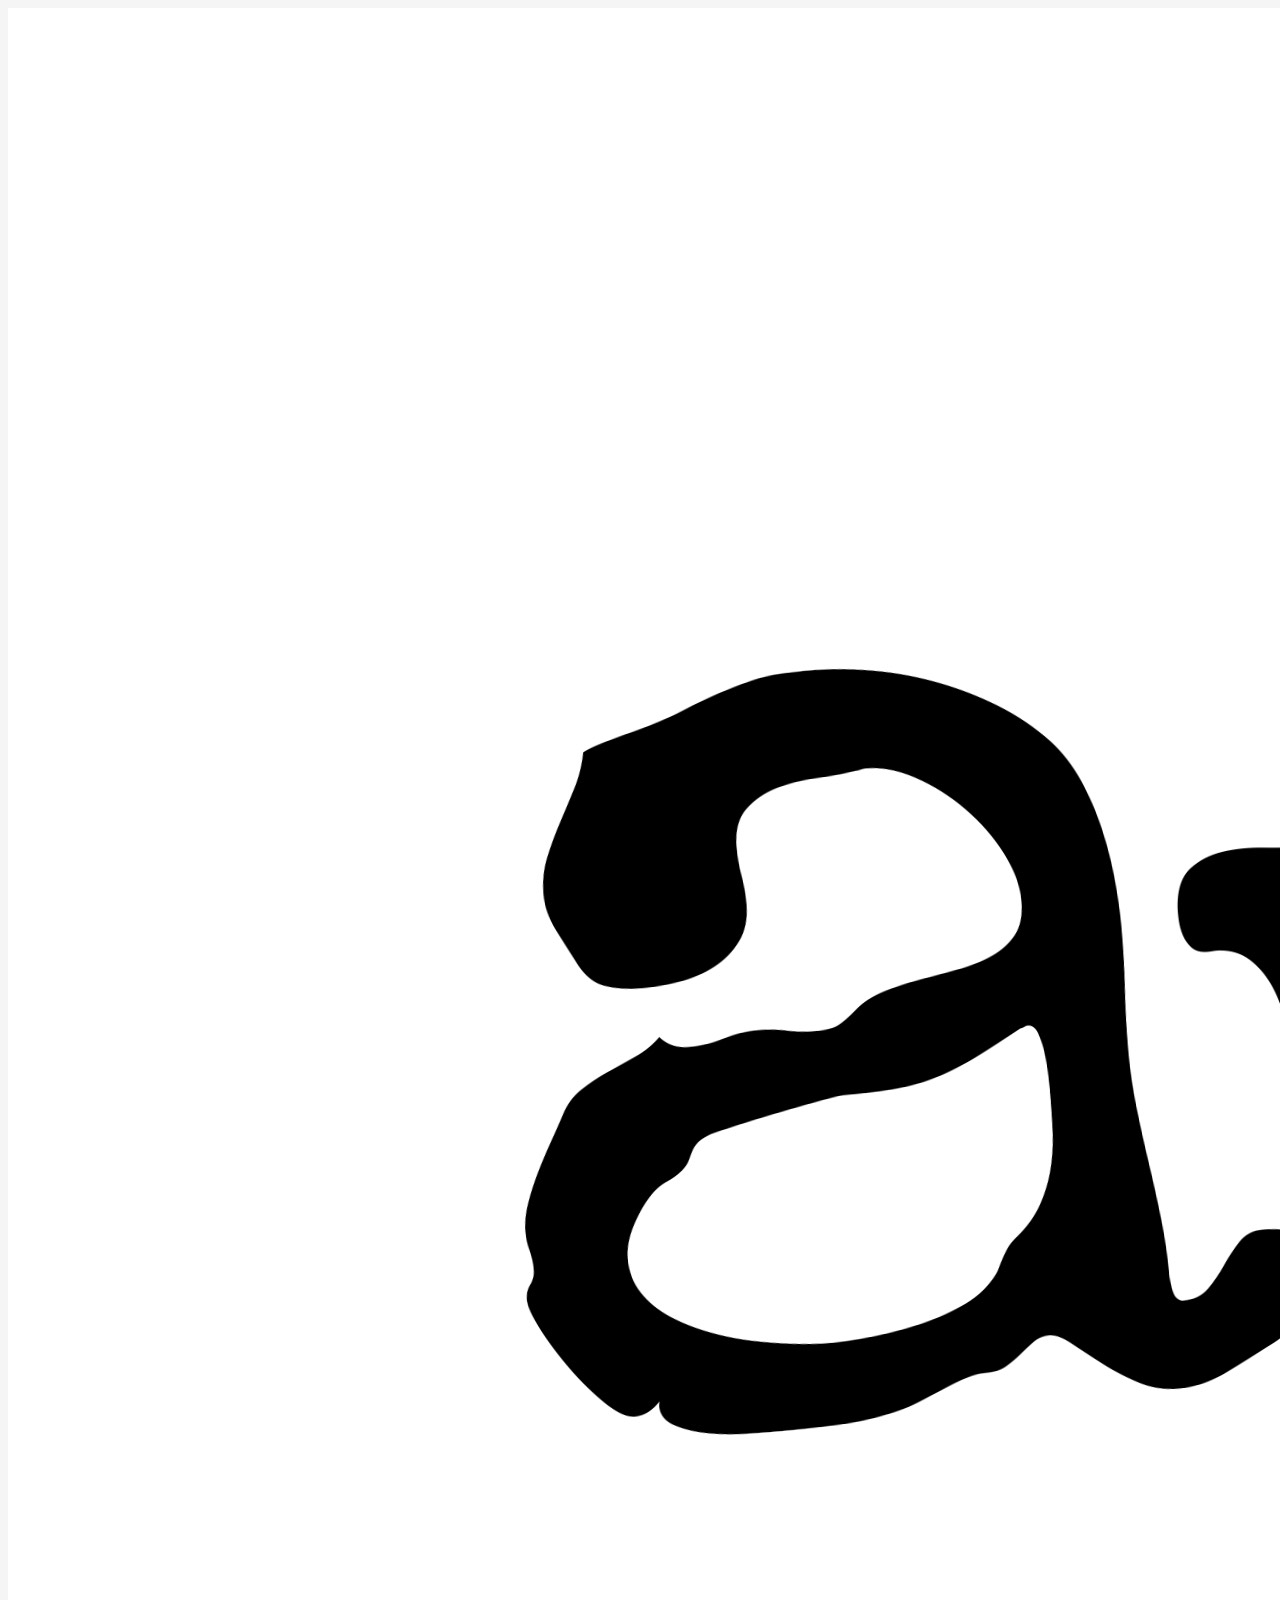
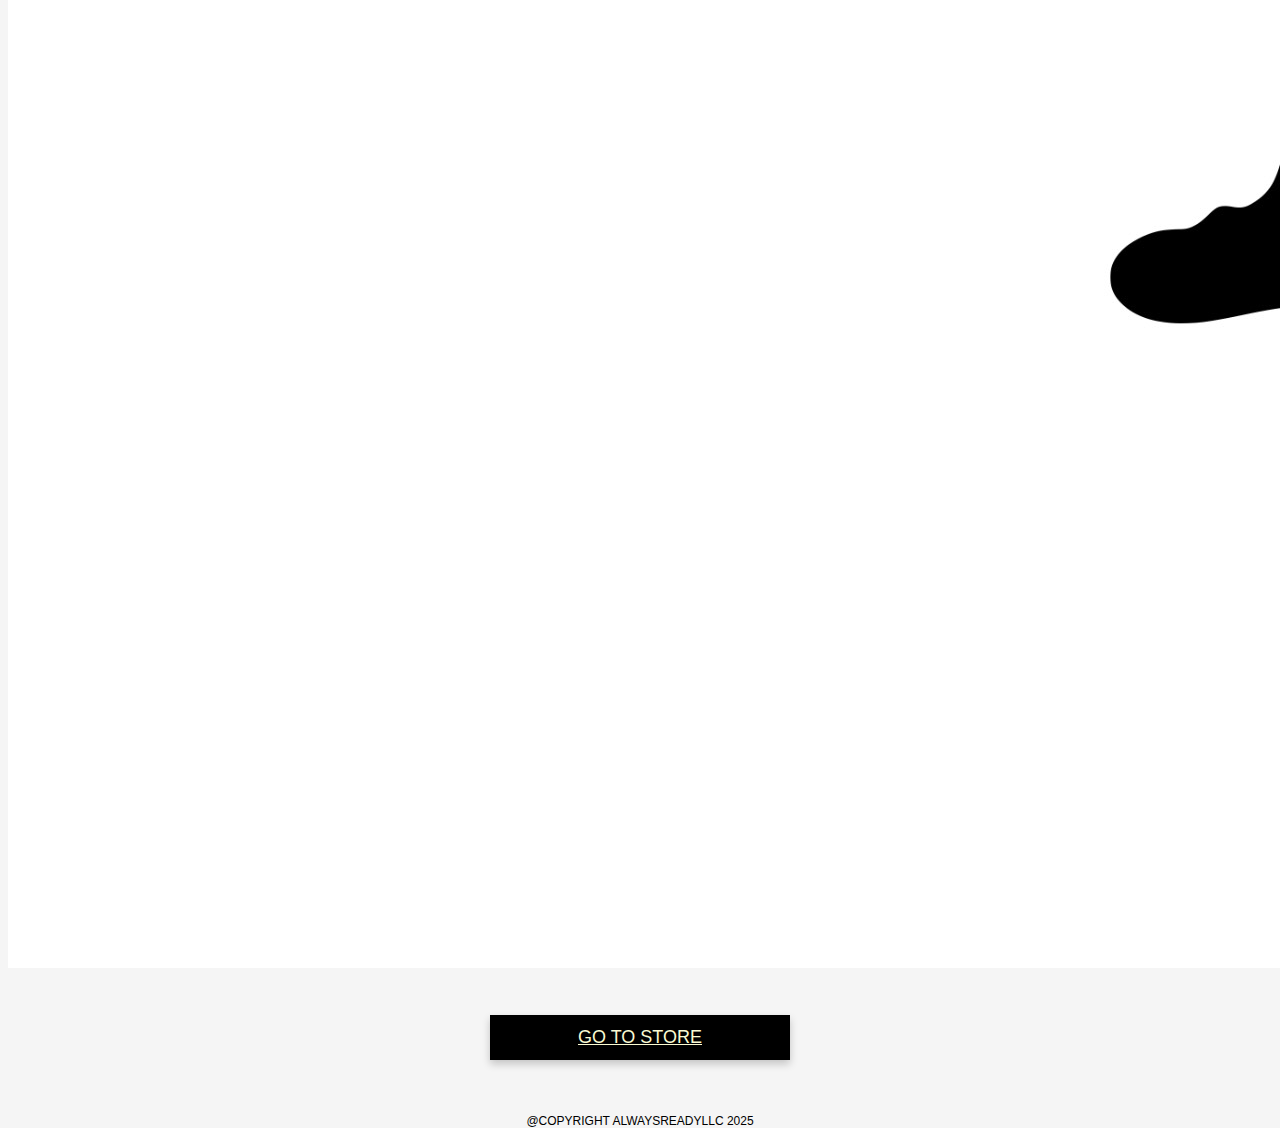
==== index.html @ 6d41cf1f "Update index.html" ====
<!DOCTYPE html>
<html>
	<head>
		<meta charset="utf-8">
		<meta http-equiv="X-UA-Compatible" content="IE=edge">
		<meta name="viewport" content="width=device-width, initial-scale=1.0">
		<link rel="stylesheet" href="AR.css">
        <link rel="stylesheet" href="https://cdnjs.cloudflare.com/ajax/libs/font-awesome/4.7.0/css/font-awesome.min.css">
		<title>YOU READY?</title>
	</head>
	<body>

		<header><img class="stamp" src="arstamp.png" alt="alwaysready"></header>
		<br>
       
		<div class="card">

			<p class="button"><a href="ARstore.html">GO TO STORE</a></p>
		</div>

		<br>
		<br>

	<footer>@COPYRIGHT ALWAYSREADYLLC 2025</footer>
	</body>
</html>
---- AR.css ----
body, html{
    background-color: whitesmoke;
    height: 100%;

}

*{
    box-sizing: border-box;
}


header{
  color: #000;
  font-family: copperplate, fantasy;
  font-size: 45px;
  text-align: center;
  text-shadow: 1px 1px 0px red;
}


.card {
    box-shadow: 0 4px 8px 0 rgba(0, 0, 0, 0.2);
    max-width: 300px;
    margin: auto;
    text-align: center;
    font-family: 'Franklin Gothic Medium', 'Arial Narrow', Arial, sans-serif;
}

  .button {
    border: none;
    outline: 0;
    padding: 12px;
    color: white;
    background-color: black;
    text-align: center;
    cursor: pointer;
    width: 100%;
    font-size: 18px;
  }
  
  .card button:hover {
    opacity: 0.9;
    color: #000;
  }

  a{
    color: lightgoldenrodyellow;
    font-family: Arial, Helvetica, sans-serif;
    
  }
  
footer{
    color: #000;
    font-family: Arial, Helvetica, sans-serif;
    font-size: 12px;
    font-weight: lighter;
    text-align: center;
  }
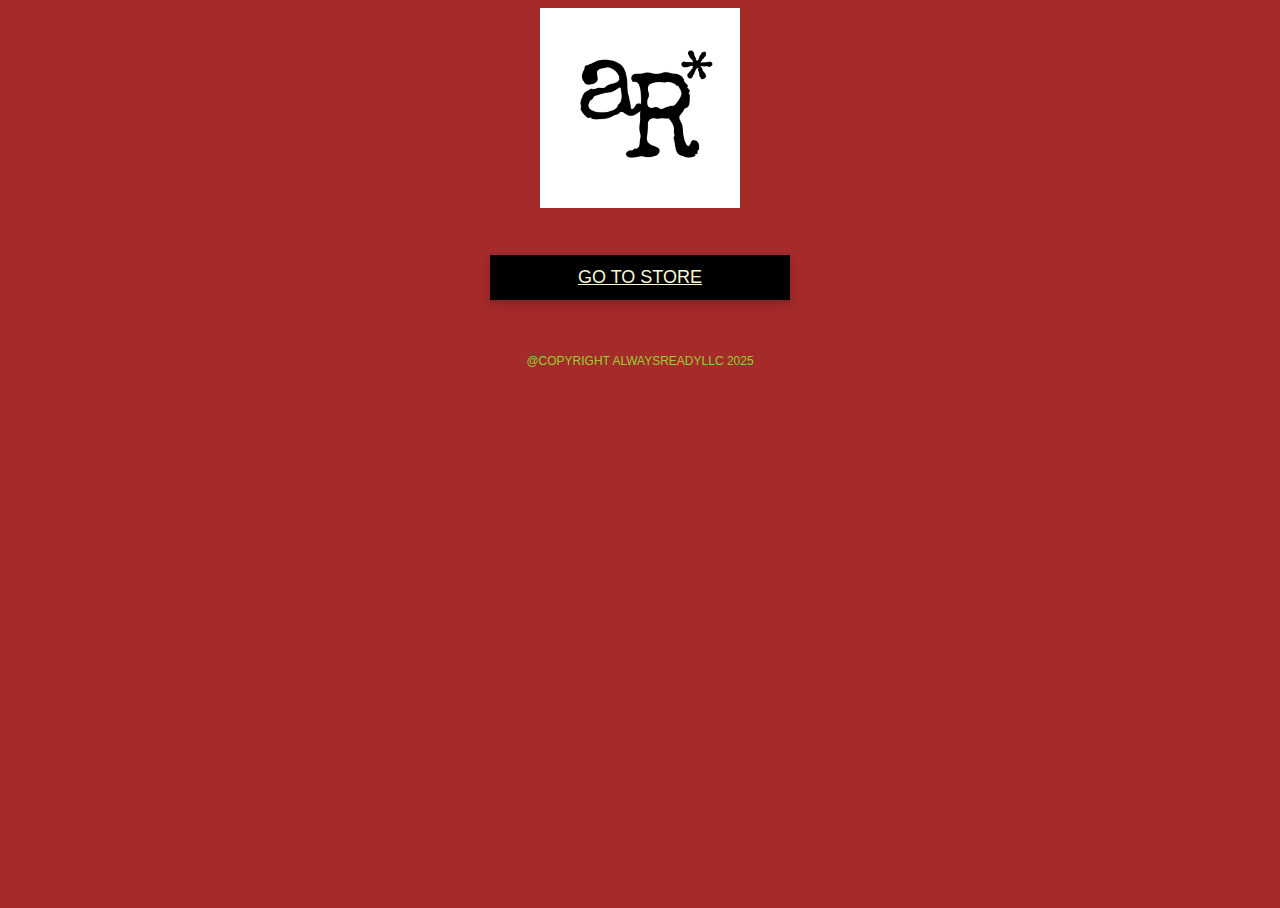
==== commit ca2b5304: "Update index.html" ====
--- a/index.html
+++ b/index.html
@@ -10,7 +10,7 @@
 	</head>
 	<body>
 
-		<header><img class="stamp" src="arstamp.png" alt="alwaysready"></header>
+		<header><img class="stamp" src="arstamp.png" alt="alwaysready" style="width: 200px;"></header>
 		<br>
        
 		<div class="card">
--- a/AR.css
+++ b/AR.css
@@ -1,5 +1,8 @@
 body, html{
-    background-color: whitesmoke;
+    background-color: brown;
+    background-image: url(mrbean.png);
+    background-repeat: no-repeat;
+    background-size: cover;
     height: 100%;
 
 }
@@ -11,10 +14,10 @@
 
 header{
   color: #000;
-  font-family: copperplate, fantasy;
+  font-family: Impact, Haettenschweiler, 'Arial Narrow Bold', sans-serif;
   font-size: 45px;
   text-align: center;
-  text-shadow: 1px 1px 0px red;
+  text-shadow: 2px 2px 0px blueviolet;
 }
 
 
@@ -50,7 +53,7 @@
   }
   
 footer{
-    color: #000;
+    color: yellowgreen;
     font-family: Arial, Helvetica, sans-serif;
     font-size: 12px;
     font-weight: lighter;
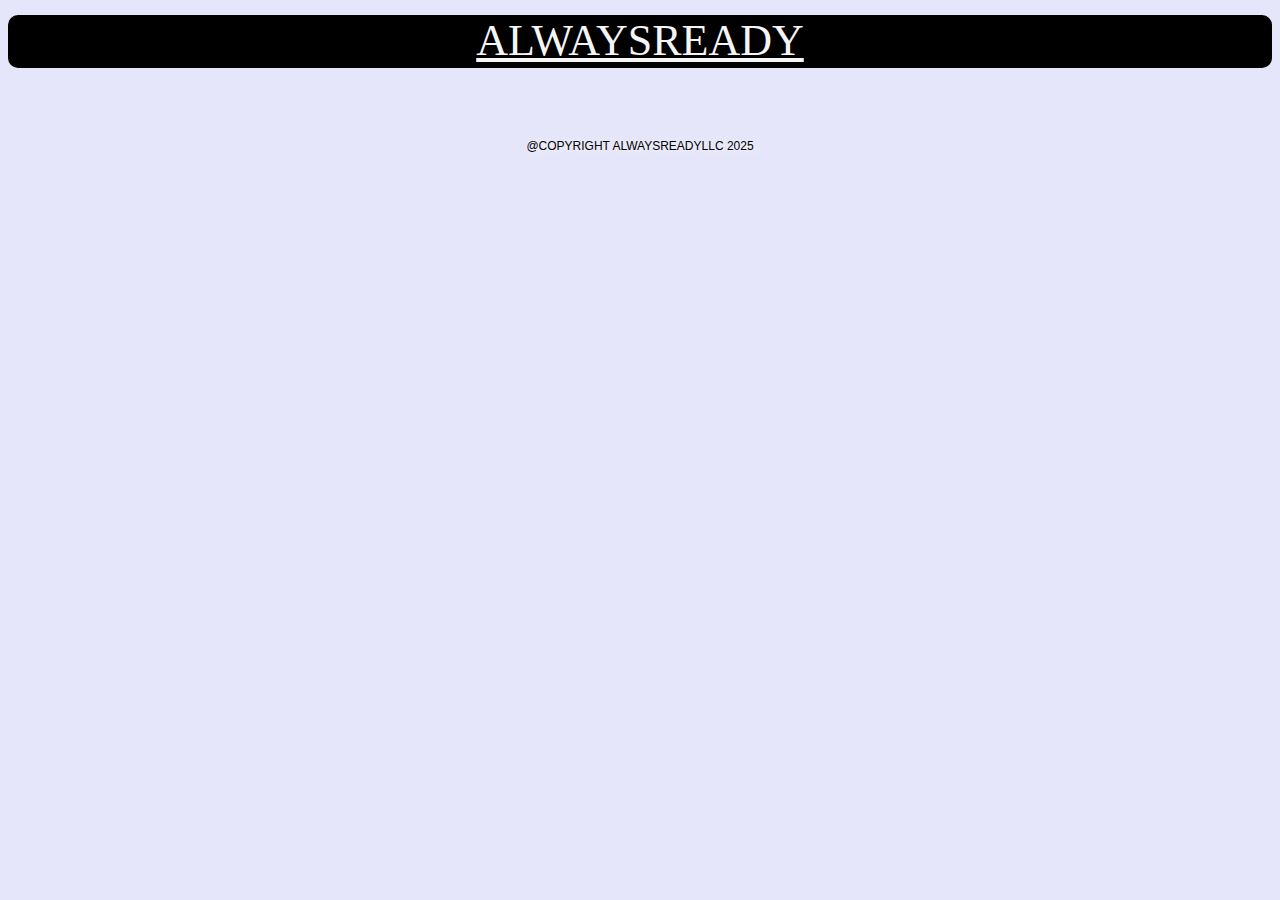
==== commit 8fd02b05: "Update index.html" ====
--- a/index.html
+++ b/index.html
@@ -10,14 +10,14 @@
 	</head>
 	<body>
 
-		<header><img class="stamp" src="arstamp.png" alt="alwaysready" style="width: 200px;"></header>
-		<br>
-       
-		<div class="card">
-
-			<p class="button"><a href="ARstore.html">GO TO STORE</a></p>
+		<div class="topnav" id="myTopnav">
+			<a href="index.html"><h2>ALWAYSREADY</h2></a>
 		</div>
 
+		<div id="my-store-111359751"></div>
+		<div>
+		<script data-cfasync="false" type="text/javascript" src="https://app.ecwid.com/script.js?111359751&data_platform=code&data_date=2025-03-17" charset="utf-8"></script><script type="text/javascript"> xProductBrowser("categoriesPerRow=3","views=grid(20,3) list(60) table(60)","categoryView=grid","searchView=list","id=my-store-111359751");</script>
+		</div>
 		<br>
 		<br>
 
--- a/AR.css
+++ b/AR.css
@@ -1,25 +1,40 @@
 body, html{
-    background-color: brown;
-    background-image: url(mrbean.png);
-    background-repeat: no-repeat;
-    background-size: cover;
-    height: 100%;
-
+    background-color: lavender;
+   
 }
 
 *{
     box-sizing: border-box;
 }
 
-
-header{
-  color: #000;
-  font-family: Impact, Haettenschweiler, 'Arial Narrow Bold', sans-serif;
-  font-size: 45px;
-  text-align: center;
-  text-shadow: 2px 2px 0px blueviolet;
+.topnav{
+  background-color: black;
+  overflow: hidden;
+  padding: 0px;
+  background-image: url(mrbean.png);
+  background-repeat: repeat-x;
+  background-position: center;
+  margin-top: 15px;
+  margin-bottom: 15px;
+  border-color: whitesmoke;
+  border-radius: 10px;
 }
 
+h2, a{
+  color: whitesmoke;
+  text-align: center;
+  font-family: Impact;
+  font-size: 44px;
+  margin-top: 0vmax;
+  margin-bottom: 2px;
+  font-weight: lighter;
+  text-shadow: 2px 1px 4px black;
+}
+
+p{
+  font-family: Arial, Helvetica, sans-serif;
+  font-size: medium;
+}
 
 .card {
     box-shadow: 0 4px 8px 0 rgba(0, 0, 0, 0.2);
@@ -27,35 +42,20 @@
     margin: auto;
     text-align: center;
     font-family: 'Franklin Gothic Medium', 'Arial Narrow', Arial, sans-serif;
+
 }
 
-  .button {
-    border: none;
-    outline: 0;
-    padding: 12px;
-    color: white;
-    background-color: black;
-    text-align: center;
-    cursor: pointer;
-    width: 100%;
-    font-size: 18px;
-  }
-  
-  .card button:hover {
-    opacity: 0.9;
-    color: #000;
-  }
+a{
+  font-family: Arial, Helvetica, sans-serif;
+  font-weight: lighter;
+}
 
-  a{
-    color: lightgoldenrodyellow;
-    font-family: Arial, Helvetica, sans-serif;
-    
-  }
-  
 footer{
-    color: yellowgreen;
+    color: black;
     font-family: Arial, Helvetica, sans-serif;
     font-size: 12px;
     font-weight: lighter;
     text-align: center;
+    text-shadow: 3px 1px 6px whitesmoke;
+    padding: 20px;
   }
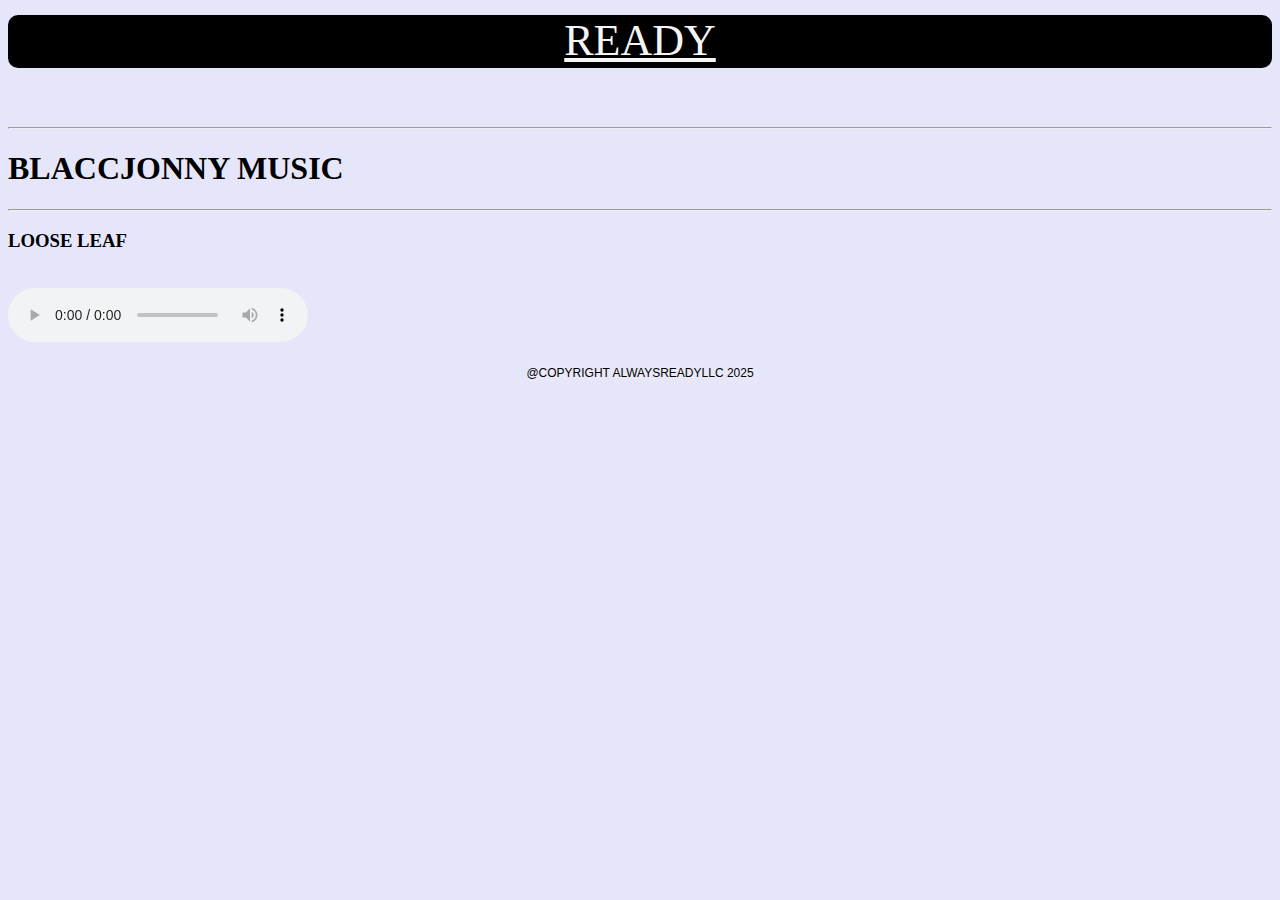
==== commit cef97a6f: "Update index.html" ====
--- a/index.html
+++ b/index.html
@@ -11,15 +11,23 @@
 	<body>
 
 		<div class="topnav" id="myTopnav">
-			<a href="index.html"><h2>ALWAYSREADY</h2></a>
+			<a href="index.html"><h2>READY</h2></a>
 		</div>
 
 		<div id="my-store-111359751"></div>
 		<div>
-		<script data-cfasync="false" type="text/javascript" src="https://app.ecwid.com/script.js?111359751&data_platform=code&data_date=2025-03-17" charset="utf-8"></script><script type="text/javascript"> xProductBrowser("categoriesPerRow=3","views=grid(20,3) list(60) table(60)","categoryView=grid","searchView=list","id=my-store-111359751");</script>
+		<script data-cfasync="false" type="text/javascript" src="https://app.ecwid.com/script.js?111359751&data_platform=code&data_date=2025-01-11" charset="utf-8"></script><script type="text/javascript"> xProductBrowser("categoriesPerRow=3","views=grid(20,3) list(60) table(60)","categoryView=grid","searchView=list","id=my-store-111359751");</script>
 		</div>
 		<br>
 		<br>
+		<hr>
+		<h1>BLACCJONNY MUSIC</h1>
+		<hr>	
+		<h3>LOOSE LEAF </h3>
+		<br>
+		<audio controls>
+			<source src="LOOSE LEAF.wav" type="audio/wav">
+		</audio>
 
 	<footer>@COPYRIGHT ALWAYSREADYLLC 2025</footer>
 	</body>
